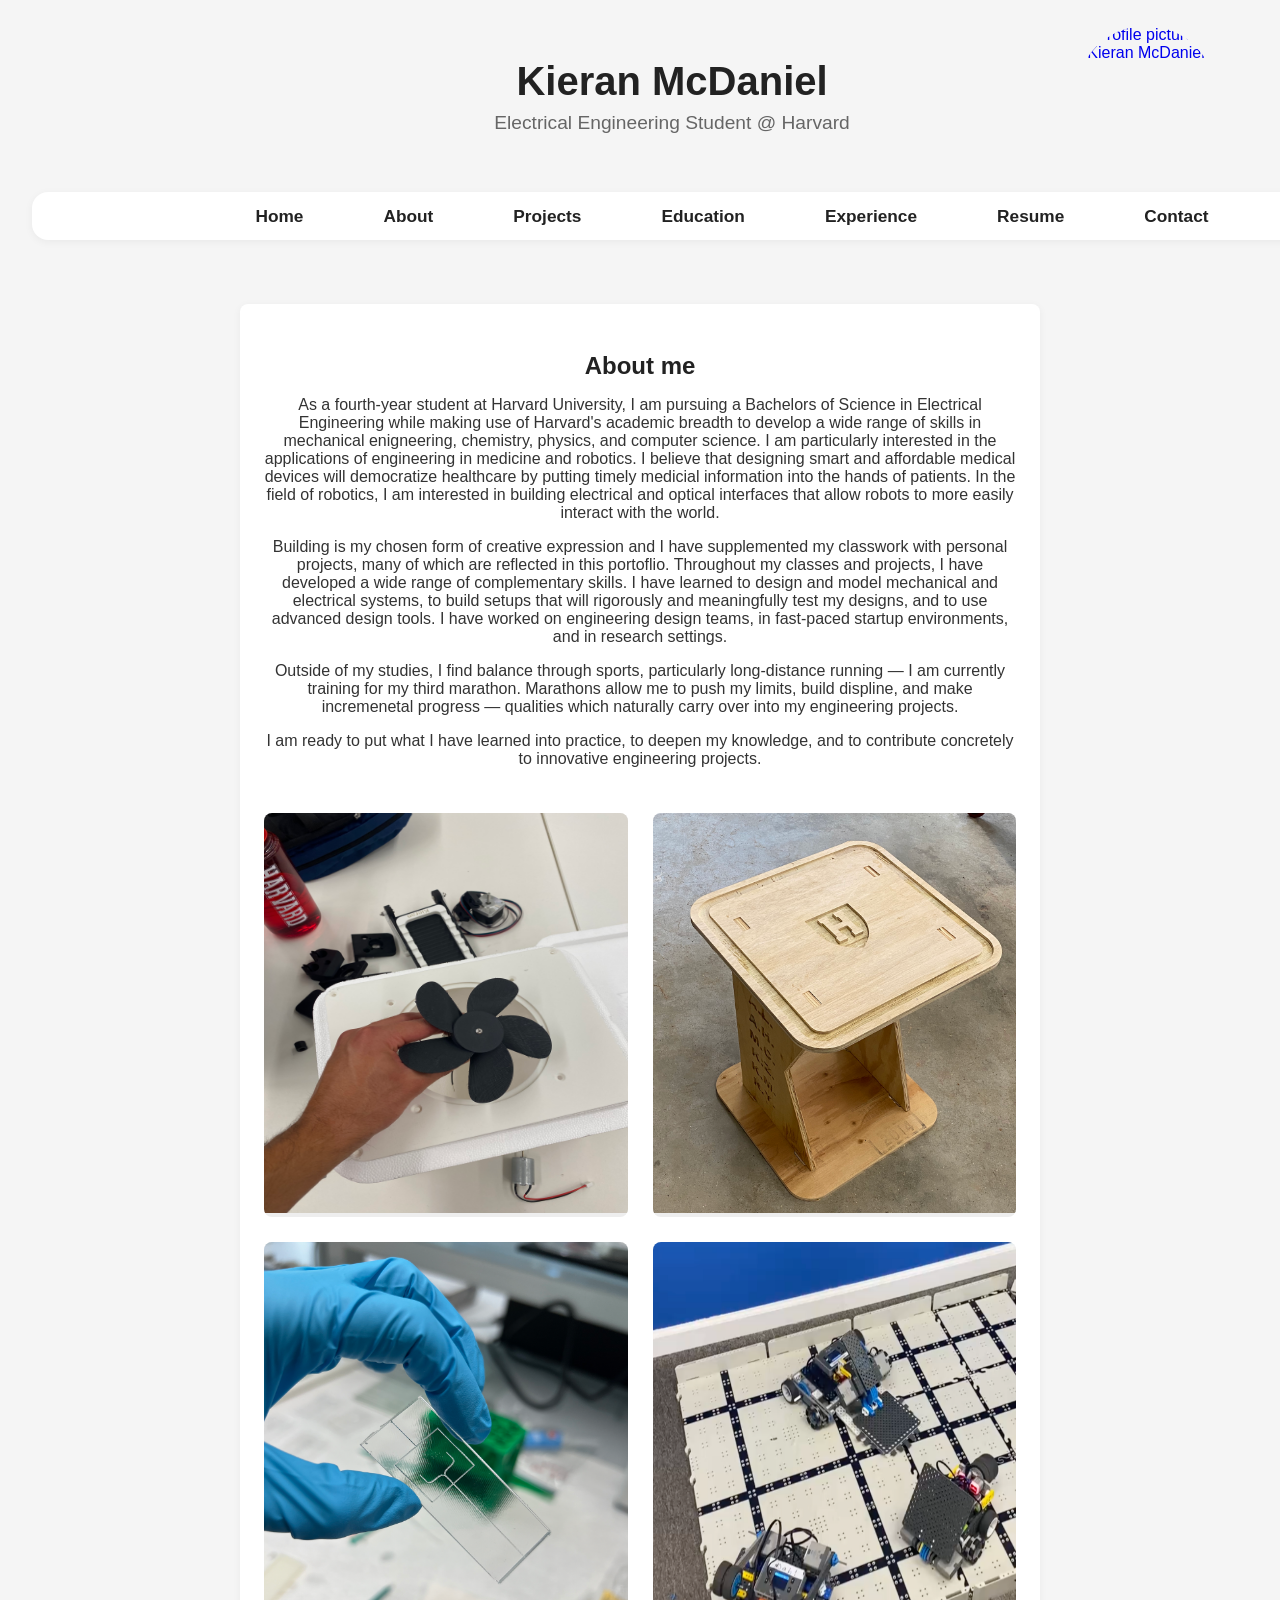
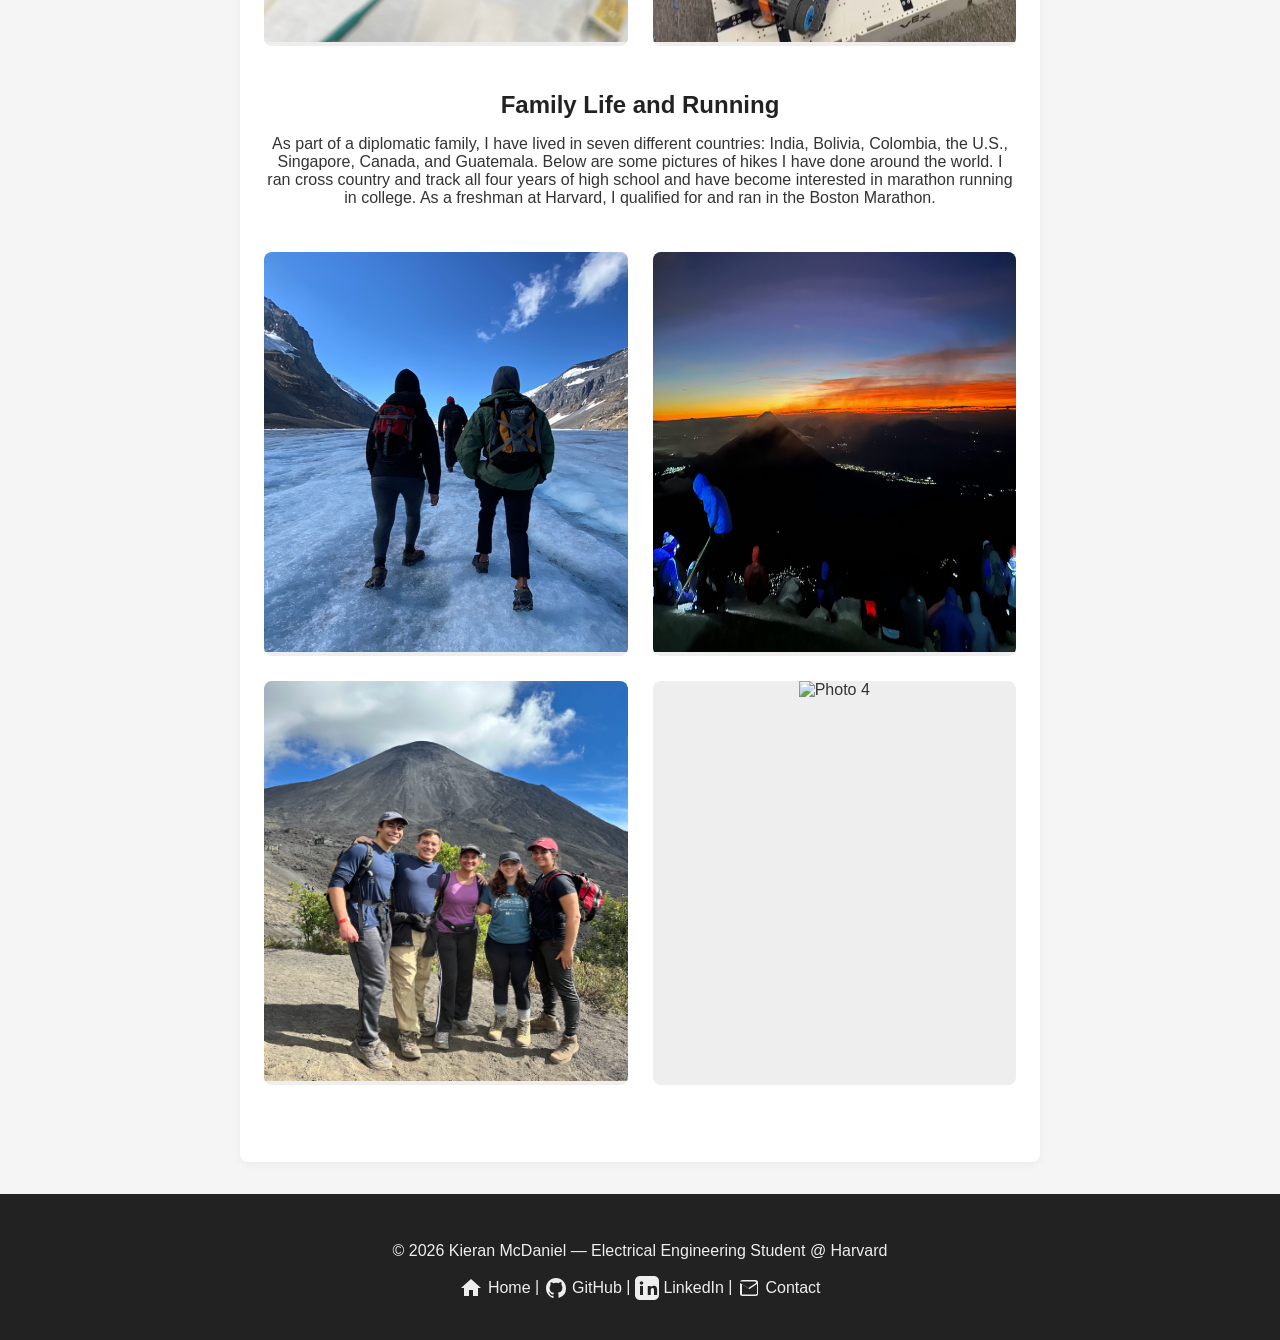
==== about.html @ 70fe1cb1 "Add files via upload" ====
<!DOCTYPE html>
<html lang="en">
<head>
  <meta charset="UTF-8">
  <meta name="viewport" content="width=device-width, initial-scale=1.0">
  <title>About</title>
  <link rel="stylesheet" href="style.css">
</head>
<body>
  <div class="site-header">
    <div class="site-header-text">
      <p class="site-header-title">Kieran McDaniel</p>
      <span class="site-header-subtitle">Electrical Engineering Student @ Harvard</span>
    </div>
    <a href="index.html">
      <img class="site-header-profile-picture" src="assets/pictures/pp1.png" alt="Profile picture of Kieran McDaniel">
    </a>
  </div>
  <nav class="nav-bar">
    <div class="nav-toggle" id="navToggle" aria-label="Open navigation" tabindex="0">
      <span></span>
      <span></span>
      <span></span>
    </div>
    <ul class="nav-tabs" id="navTabs">
      <li><a href="index.html">Home</a></li>
      <li><a href="about.html">About</a></li>
      <li><a href="projects.html">Projects</a></li>
      <li><a href="experience.html">Education</a></li>
      <li><a href="circuits.html">Experience</a></li>
      <li><a href="resume.html">Resume</a></li>
      <li><a href="contact.html">Contact</a></li>
    </ul>
  </nav>
  <script>
    const navToggle = document.getElementById('navToggle');
    const navTabs = document.getElementById('navTabs');
    navToggle.addEventListener('click', () => {
      navTabs.classList.toggle('open');
      if (window.innerWidth <= 700) {
        document.body.classList.toggle('menu-open', navTabs.classList.contains('open'));
      }
    });
    navToggle.addEventListener('keypress', (e) => {
      if (e.key === 'Enter' || e.key === ' ') {
        navTabs.classList.toggle('open');
      }
    });
    navTabs.querySelectorAll('a').forEach(link => {
      link.addEventListener('click', () => {
        if (window.innerWidth <= 700) navTabs.classList.remove('open');
      });
    });
  </script>
  <div class="about-section">
    <h1 class="about-title">About me</h1>
    <p class="about-text">
      As a fourth-year student at Harvard University, I am pursuing a Bachelors of Science in Electrical Engineering while making use of Harvard's academic breadth to develop a wide range of skills in mechanical enigneering, chemistry, physics, and computer science. I am particularly interested in the applications of engineering in medicine and robotics. I believe that designing smart and affordable medical devices will democratize healthcare by putting timely medicial information into the hands of patients. In the field of robotics, I am interested in building electrical and optical interfaces that allow robots to more easily interact with the world. 
    </p>
    <p>
      Building is my chosen form of creative expression and I have supplemented my classwork with personal projects, many of which are reflected in this portoflio. Throughout my classes and projects, I have developed a wide range of complementary skills. I have learned to design and model mechanical and electrical systems, to build setups that will rigorously and meaningfully test my designs, and to use advanced design tools. I have worked on engineering design teams, in fast-paced startup environments, and in research settings. 
    </p>
    
    <p>
      Outside of my studies, I find balance through sports, particularly long-distance running — I am currently training for my third marathon. Marathons allow me to push my limits, build displine, and make incremenetal progress — qualities which naturally carry over into my engineering projects.
      </p> 
    <p>
      I am ready to put what I have learned into practice, to deepen my knowledge, and to contribute concretely to innovative engineering projects. 
    </p>

    <div class="photo-grid"> 
      <div class="photo-card"> 
        <img src="AC.png" alt="Description of photo 2"> 
        <div class="photo-caption"> 
          <h3>DIY Air Conditioning</h3> 
          <p>Building a small air conditioning unit for my dorm room using 3D printed components and copper tubing.</p> 
        </div> 
      </div> 
      <div class="photo-card"> 
        <img src="table1.png" alt="Description of photo 3"> 
        <div class="photo-caption"> 
          <h3>CNC Plywood Table</h3> 
          <p>A table I designed in Fusion 360 and built using a CNC router, with the initials of my roomates engraved.</p> 
        </div> 
      </div> 
      <div class="photo-card"> 
        <img src="microfluidic.png" alt="Description of photo 3"> 
        <div class="photo-caption"> 
          <h3>Microfluidic Device</h3> 
          <p>A microfluidic device I designed in Fusion 360 to encapsulate single cells in oil bubbles.</p> 
        </div> 
      </div> 
      <div class="photo-card"> 
        <img src="robots.png" alt="Robots"> 

        <div class="photo-caption"> <h3>BattleBots Camp</h3> <p>A robot battle from a summer camp I taught at teaching middle and high schoolers the principles of robotics.</p> 
        </div> 
      </div> 
    </div>

    <h1 class="about-title">Family Life and Running</h1>
    <p class="about-text">
      As part of a diplomatic family, I have lived in seven different countries: India, Bolivia, Colombia, the U.S., Singapore, Canada, and Guatemala. Below are some pictures of hikes I have done around the world. I ran cross country and track all four years of high school and have become interested in marathon running in college. As a freshman at Harvard, I qualified for and ran in the Boston Marathon. 
    </p>

    <div class="photo-grid"> <div class="photo-card"> <img src="glacier.png" alt="Photo 1"> <div class="photo-caption"> <h3>Athabasca Glacier</h3> <p>Hiking the Athabasca Glacier in Banff National Park with my family.</p> </div> </div> <div class="photo-card"> <img src="summit.png" alt="Photo 2"> <div class="photo-caption"> <h3>Volcano Summit</h3> <p>Sunrise on top of the Acatenango volcano in Guatemala.</p> </div> </div> <div class="photo-card"> <img src="hike.png" alt="Photo 3"> <div class="photo-caption"> <h3>Pacaya Volcano</h3> <p>Me and my family at the Pacaya volcano in Guatemala.</p> </div> </div> <div class="photo-card"> <img src="assets/pictures/boston3.png" alt="Photo 4"> <div class="photo-caption"> <h3>Boston Marathon</h3> <p>Running the Boston Marathon as a freshman at Harvard.</p> </div> </div> </div>

  </div>
 <footer class="site-footer">
  <p>© 2026 Kieran McDaniel &mdash; Electrical Engineering Student @ Harvard</p>
  <p>
    <a href="index.html" class="footer-link">
      <svg width="24" height="24" fill="currentColor" viewBox="0 0 24 24" style="vertical-align:middle;"><path d="M10 20v-6h4v6h5v-8h3L12 3 2 12h3v8z"/></svg>
      <span class="footer-link-text">Home</span>
    </a> |
    <a href="https://github.com/ksmcdaniel" target="_blank" class="footer-link">
      <svg width="24" height="24" fill="currentColor" viewBox="0 0 24 24" style="vertical-align:middle;"><path d="M12 2C6.48 2 2 6.58 2 12.26c0 4.5 2.87 8.32 6.84 9.67.5.09.68-.22.68-.48 0-.24-.01-.87-.01-1.7-2.78.62-3.37-1.36-3.37-1.36-.45-1.18-1.1-1.5-1.1-1.5-.9-.63.07-.62.07-.62 1 .07 1.53 1.05 1.53 1.05.89 1.56 2.34 1.11 2.91.85.09-.66.35-1.11.63-1.37-2.22-.26-4.56-1.14-4.56-5.07 0-1.12.39-2.03 1.03-2.75-.1-.26-.45-1.3.1-2.7 0 0 .84-.28 2.75 1.05A9.38 9.38 0 0 1 12 6.84c.85.004 1.71.12 2.51.35 1.91-1.33 2.75-1.05 2.75-1.05.55 1.4.2 2.44.1 2.7.64.72 1.03 1.63 1.03 2.75 0 3.94-2.34 4.81-4.57 5.07.36.32.68.94.68 1.9 0 1.37-.01 2.47-.01 2.81 0 .27.18.58.69.48A10.01 10.01 0 0 0 22 12.26C22 6.58 17.52 2 12 2z"/></svg>
      <span class="footer-link-text">GitHub</span>
    </a> |
    <a href="https://www.linkedin.com/in/kieran-mcdaniel-357561210/" target="_blank" class="footer-link">
      <svg width="24" height="24" fill="currentColor" viewBox="0 0 24 24" style="vertical-align:middle;"><path d="M19 0h-14c-2.76 0-5 2.24-5 5v14c0 2.76 2.24 5 5 5h14c2.76 0 5-2.24 5-5v-14c0-2.76-2.24-5-5-5zm-11 19h-3v-9h3v9zm-1.5-10.28c-.97 0-1.75-.79-1.75-1.75s.78-1.75 1.75-1.75 1.75.79 1.75 1.75-.78 1.75-1.75 1.75zm15.5 10.28h-3v-4.5c0-1.08-.02-2.47-1.5-2.47-1.5 0-1.73 1.17-1.73 2.39v4.58h-3v-9h2.89v1.23h.04c.4-.75 1.38-1.54 2.84-1.54 3.04 0 3.6 2 3.6 4.59v4.72z"/></svg>
      <span class="footer-link-text">LinkedIn</span>
    </a> |
    <a href="contact.html" class="footer-link">
      <svg width="24" height="24" fill="currentColor" viewBox="0 0 24 24" style="vertical-align:middle;"><path d="M21 6.5a2.5 2.5 0 0 0-2.5-2.5h-13A2.5 2.5 0 0 0 3 6.5v11A2.5 2.5 0 0 0 5.5 20h13a2.5 2.5 0 0 0 2.5-2.5v-11zm-2.5-.5a.5.5 0 0 1 .5.5v.379l-8 5.333-8-5.333V6a.5.5 0 0 1 .5-.5h15zm.5 12a.5.5 0 0 1-.5.5h-13a.5.5 0 0 1-.5-.5V8.121l7.5 5 7.5-5V18z"/></svg>
      <span class="footer-link-text">Contact</span>
    </a>
  </p>
</footer>
</body>
</html>
---- style.css ----
/* Global box-sizing reset */
html {
  box-sizing: border-box;
}
*, *:before, *:after {
  box-sizing: inherit;
}

@media (max-width: 600px) {
  html, body {
    overflow-x: hidden;
  }
  /* ensure contact sections never exceed viewport width */
  .contact-page .contact-sections,
  .contact-page .contact-sections * {
    max-width: 100%;
    box-sizing: border-box;
  }
}
/* Individual project card */
.project {
    display: flex;
    flex-direction: column;
}

.project-specs {
    display: grid;
    grid-template-columns: repeat(3, 1fr);
    gap: 12px;
    margin: 25px 0;
}

.spec-item {
    padding: 16px;
    border: 1px solid currentColor;
    border-radius: 8px;
}

.spec-item strong {
    display: block;
    font-size: 1.4rem;
    margin-bottom: 5px;
}

.spec-item span {
    font-size: 0.85rem;
    opacity: 0.75;
}

.project-details > div {
    margin-top: 0;
    margin-bottom: 20px;
    max-width: 1400px;
    margin: 0 auto;
    padding: 0 50px;
    box-sizing: border-box;
}

.project-details h4 {
    margin-top: 0;
    margin-bottom: 8px;
}

.project-overview + .project-overview {
    margin-top: 15px;
    margin-bottom: 15px;
}

.project-details p {
    margin-top: 0;
    margin-bottom: 12px;
}

@media (max-width: 768px) {
    .project-specs {
        grid-template-columns: repeat(2, 1fr);
    }
}

/* =========================
   HERO SECTION
========================= */

.presentation {
    position: relative;
    display: flex;
    align-items: center;
    justify-content: space-between;

    min-height: 75vh;

    padding: 80px 10%;
    overflow: hidden;

    gap: 80px;
}


/* =========================
   ENGINEERING GRID
========================= */

.hero-grid {
    position: absolute;
    inset: 0;

    background-image:
        linear-gradient(
            rgba(0, 0, 0, 0.06) 1px,
            transparent 1px
        ),
        linear-gradient(
            90deg,
            rgba(0, 0, 0, 0.06) 1px,
            transparent 1px
        );

    background-size: 40px 40px;

    mask-image: linear-gradient(
        to right,
        black 0%,
        transparent 75%
    );

    pointer-events: none;
}


/* =========================
   INTRO TEXT
========================= */

.intro-text {
    position: relative;
    z-index: 2;

    max-width: 720px;
}


.engineering-label {
    display: flex;
    align-items: center;
    gap: 10px;

    font-size: 0.72rem;
    font-weight: 600;
    letter-spacing: 0.14em;

    margin-bottom: 28px;

    color: #555;
}


.status-dot {
    width: 8px;
    height: 8px;

    background: #1e7f43;
    border-radius: 50%;

    box-shadow: 0 0 0 4px rgba(30, 127, 67, 0.12);
}


.hero-intro {
    font-size: 1.1rem;
    margin-bottom: 5px;

    color: #666;
}


.intro-text h1 {
    font-size: clamp(4rem, 7vw, 7rem);
    line-height: 0.9;

    margin: 0;

    font-weight: 700;
    letter-spacing: -0.05em;
}


.intro-text h1 span {
    color: #555;
}


.hero-headline {
    max-width: 650px;

    font-size: clamp(1.4rem, 2vw, 2rem);
    line-height: 1.35;

    margin-top: 35px;
    margin-bottom: 20px;

    font-weight: 500;
}


.hero-headline span {
    font-weight: 650;
}


.hero-description {
    max-width: 620px;

    font-size: 1.05rem;
    line-height: 1.7;

    color: #555;

    margin-bottom: 30px;
}


/* =========================
   BUTTONS
========================= */

.intro-buttons {
    display: flex;
    flex-wrap: wrap;

    gap: 12px;

    margin-bottom: 55px;
}


.intro-btn {
    display: inline-flex;
    align-items: center;
    gap: 10px;

    padding: 12px 20px;

    border: 1px solid #bbb;

    text-decoration: none;
    color: #222;

    font-size: 0.9rem;
    font-weight: 500;

    transition:
        background 0.2s ease,
        color 0.2s ease,
        transform 0.2s ease;
}


.intro-btn:hover {
    transform: translateY(-2px);

    background: #eee;
}


.primary-btn {
    background: #111;
    color: white;

    border-color: #111;
}


.primary-btn:hover {
    background: #333;
}


.arrow {
    font-size: 1.2rem;

    transition: transform 0.2s ease;
}


.primary-btn:hover .arrow {
    transform: translateX(4px);
}


/* =========================
   TECHNICAL FOCUS
========================= */

.technical-focus {
    display: flex;

    border-top: 1px solid #ccc;

    padding-top: 25px;

    gap: 45px;
}


.focus-item {
    display: flex;
    align-items: flex-start;

    gap: 12px;
}


.focus-number {
    font-size: 0.7rem;

    color: #888;

    font-family: monospace;

    margin-top: 3px;
}


.focus-text {
    font-size: 0.85rem;

    line-height: 1.35;

    font-weight: 600;
}


/* =========================
   PROFILE IMAGE
========================= */

.profile-pic {
    width: min(700px, 36vw); /* slightly smaller */
    height: 600px;

    object-fit: cover;

    border-radius: 12px; /* rounds all four corners */
    display: block;
}


/* Offset technical frame */



/* =========================
   IMAGE TAGS
========================= */


/* =========================
   SUBTLE ANIMATIONS
========================= */

.intro-text {
    animation: fadeUp 0.8s ease forwards;
}


.hero-image-container {
    animation: fadeUp 0.8s ease 0.15s forwards;

    opacity: 0;
}


@keyframes fadeUp {

    from {
        opacity: 0;
        transform: translateY(20px);
    }

    to {
        opacity: 1;
        transform: translateY(0);
    }

}


/* =========================
   MOBILE
========================= */

@media (max-width: 900px) {

    .presentation {
        flex-direction: column;

        align-items: flex-start;

        padding: 60px 8%;

        gap: 60px;
    }


    .image-frame {
        width: min(450px, 80vw);
    }


    .technical-focus {
        gap: 25px;
    }

}


@media (max-width: 600px) {

    .intro-text h1 {
        font-size: 4rem;
    }


    .technical-focus {
        flex-direction: column;

        gap: 20px;
    }


    .hero-headline {
        font-size: 1.35rem;
    }

}

html, body {
  height: 100%;
}
body {
  display: flex;
  flex-direction: column;
  min-height: 100vh;
  margin: 0;
}

/* main content grows to push footer down */
.site-main,
.presentation,
.page-content {
  flex: 1 0 auto;
}
/* 2 x 2 Photo Grid */ .photo-grid { display: grid; grid-template-columns: repeat(2, 1fr); gap: 25px; margin: 45px 0; } /* Individual photo */ .photo-card { position: relative; overflow: hidden; border-radius: 8px; cursor: pointer; background: #eee; } /* Image */ .photo-card img { width: 100%; height: 400px; display: cover; transition: transform 0.4s ease; } /* Caption overlay */ .photo-caption { position: absolute; bottom: 0; left: 0; right: 0; padding: 45px 25px 22px; color: white; background: linear-gradient( transparent, rgba(0, 0, 0, 0.85) ); opacity: 0; transform: translateY(15px); transition: opacity 0.3s ease, transform 0.3s ease; } /* Caption title */ .photo-caption h3 { margin: 0 0 6px; font-size: 1.2rem; } /* Caption text */ .photo-caption p { margin: 0; font-size: 0.95rem; line-height: 1.5; } /* Hover effects */ .photo-card:hover img { transform: scale(1.03); } .photo-card:hover .photo-caption { opacity: 1; transform: translateY(0); } /* Mobile */ @media (max-width: 650px) { .photo-grid { grid-template-columns: 1fr; gap: 20px; } }


@media (max-width: 700px) {
  .footer-link-text {
    display: none;
  }
}

body {
  font-family: Arial, sans-serif;
  text-align: center;
  padding: 0 2rem 0;
  background-color: #f5f5f5;
  color: #333;
}

.nav-bar {
  margin: 0 2rem 2rem;
  max-width: 1400px;
  min-width: 1400px;
  margin-left: auto;
  margin-right: auto;
}

.nav-tabs {
  display: flex;
  justify-content: center;
  list-style: none;
  padding: 0;
  margin: 0 0 0 0;
  background: #fff;
  box-shadow: 0 2px 8px rgba(0,0,0,0.05);
  transition: max-height 0.3s ease;
  border-radius: 1rem;
}

/* Hamburger styles */
.nav-toggle {
  display: none;
  position: absolute;
  top: 1.5rem;
  left: 1.5rem;
  width: 2.5rem;
  height: 2.5rem;
  flex-direction: column;
  justify-content: center;
  align-items: center;
  cursor: pointer;
  z-index: 1001;
}
.nav-toggle span {
  display: block;
  width: 2rem;
  height: 0.3rem;
  margin: 0.3rem 0;
  background: #333;
  border-radius: 2px;
  transition: 0.3s;
}

@media (max-width: 700px) {
  /* remove body horizontal padding so centering uses full viewport */
  body {
    padding-left: 0;
    padding-right: 0;
  background: transparent;
  color: #222;
  border-radius: 8px;
  font-weight: 700;
  font-size: 1.08rem;
  transition: background 0.2s, color 0.2s, transform 0.08s;
  text-decoration: none;
  box-shadow: none;
  }

  /* keep the hamburger fixed so it doesn't occupy layout width */
  .nav-toggle {
    position: fixed;
  transform: translateY(-2px);
    top: 1rem;
    left: 1rem;
/* Contact button styled like header nav button */
.contact-btn {
  display: inline-block;
  padding: 1rem 2rem;
  background: transparent;
  color: #222;
  border-radius: 8px;
  font-weight: 700;
  font-size: 1.08rem;
  transition: background 0.2s, color 0.2s, transform 0.08s;
  text-decoration: none;
  box-shadow: none;
  border: none;
  cursor: pointer;
}
.contact-btn:hover {
  background: #007bff;
  color: #fff;
  transform: translateY(-2px);
}
  }

  /* ensure contact sections span full width then use internal padding for gutters */
  .contact-sections {
    width: 100%;
    max-width: 400px;
    padding: 0 1rem;
    box-sizing: border-box;
    margin: 2rem auto;
  }

  /* Force center visually by using calc and transform so it ignores the fixed nav-toggle */
  .contact-sections {
    left: 50%;
    transform: translateX(-50%);
    position: relative; /* allow left/transform without taking it out of flow */
    max-width: 400px;
    width: calc(100% - 2rem);
  }
}

.nav-tabs {
  flex-direction: row;
  align-items: center;
  max-height: none;
  overflow: visible;
  width: auto;
}
.nav-tabs.open {
  max-height: none;
}
.nav-tabs li {
  margin: 0 1.5rem;
  width: auto;
}
.nav-tabs a {
  padding: 1rem 2rem;
  width: auto;
  text-align: center;
}
.nav-toggle {
  display: none;
}
body.menu-open {
  overflow-x: hidden;
}

/* Mobile nav: show burger, collapse menu */
@media (max-width: 700px) {
  .nav-tabs {
    flex-direction: column;
    align-items: flex-start;
    max-height: 0;
    overflow: hidden;
    margin: 0 0 2rem 0;
    width: 100%;
    box-shadow: none;
    border-radius: 0;
    background: #fff;
    position: absolute;
    top: 4.5rem;
    left: 0;
    right: 0;
    z-index: 1000;
  }
  .nav-tabs.open {
    max-height: 500px;
    box-shadow: 0 2px 8px rgba(0,0,0,0.05);
  }
  .nav-tabs li {
    margin: 0.5rem 1rem;
    width: 100%;
  }
  .nav-tabs a {
    padding: 1rem 1.5rem;
    width: 100%;
    text-align: left;
  }
  .nav-toggle {
    display: flex;
  }
}

h1 {
  color: green;
}

/* Contact page sections layout */
.contact-sections {
  display: flex;
  gap: 2rem;
  justify-content: center;
  align-items: flex-start;
  margin: 2rem auto;
  max-width: 900px;
  width: 100%;
  box-sizing: border-box;
}
.contact-form-section {
  background: #fff;
  padding: 2rem 1.5rem;
  border-radius: 8px;
  box-shadow: 0 2px 8px rgba(0,0,0,0.05);
  /* allow the form column to grow and take remaining space */
  flex: 1 1 350px;
  min-width: 250px;
}
.contact-info-section {
  background: #fff;
  padding: 2rem 1.5rem;
  border-radius: 8px;
  box-shadow: 0 2px 8px rgba(0,0,0,0.05);
  /* don't grow to match the form height; size to content */
  flex: 0 1 320px;
  min-width: 250px;
  align-self: flex-start; /* keep it top-aligned */
}
.contact-form label {
  display: block;
  margin: 1rem 0 0.3rem 0;
  font-weight: bold;
}
.contact-form input,
.contact-form textarea {
  width: 100%;
  padding: 0.7rem;
  margin-bottom: 1rem;
  border: 1px solid #ccc;
  border-radius: 4px;
  font-size: 1rem;
  box-sizing: border-box;
}
.contact-form button {
  background: #222;
  color: #fff;
  border: none;
  padding: 0.8rem 2rem;
  border-radius: 4px;
  font-size: 1rem;
  cursor: pointer;
  transition: background 0.2s;
}
.contact-form button:hover {
  background: #444;
}
.contact-info-list {
  list-style: none;
  padding: 0;
  margin: 1rem 0 0 0;
  font-size: 1.1rem;
}
.contact-info-list li {
  margin-bottom: 1rem;
}

/* Social link styles used in contact page */
.contact-info-list .social-link {
  display: inline-flex;
  align-items: center;
  gap: 0.4rem;
  color: #222;
  text-decoration: none;
  font-weight: 600;
}
.contact-info-list .social-link svg {
  color: #111;
}
.contact-info-list .social-link:hover {
  text-decoration: underline;
}

@media (max-width: 800px) {
  .contact-sections {
    flex-direction: column;
    gap: 1.5rem;
    max-width: 400px;
    width: 100%;
    align-items: center;
    margin: 0 auto;
  }
  .contact-form-section, .contact-info-section {
    width: 100%;
    max-width: 400px;
    margin: 0 auto;
  }
  .contact-form {
    display: flex;
    flex-direction: column;
    align-items: center;
    width: 100%;
  }
  .contact-form label,
  .contact-form input,
  .contact-form textarea,
  .contact-form button {
    width: 100%;
    max-width: 350px;
    margin: 0 auto;
  }
}

/* define UI vars */
:root {
  --burger-w: 2.5rem;
  --center-adjust: 0px; /* tweak this if center needs nudging */
}

@media (max-width: 700px) {
  .nav-toggle {
    width: var(--burger-w);
    height: calc(var(--burger-w) * 1);
  }

  /* Force center visually by compensating for half the burger width */
  .contact-sections {
    position: relative;
    left: 50%;
    transform: translateX(calc(-50% - (var(--burger-w) / 2) + var(--center-adjust)));
    max-width: 400px;
    width: calc(100% - 2rem);
  }
}

/* Scoped contact-page fixes */
.contact-page .page-content {
  max-width: 900px;
  margin: 0 auto;
  padding: 0 1rem;
  box-sizing: border-box;
}
.contact-page .contact-sections {
  position: static;
  left: auto;
  transform: none;
  width: 100%;
  max-width: 900px;
  margin: 2rem auto;
  padding: 0;
  box-sizing: border-box;
}

/* Prevent horizontal overflow on contact page (do not include footer) */
.contact-page .page-content,
.contact-page .contact-sections {
  max-width: 100%;
  overflow-x: hidden;
}

/* Desktop nav link styles */
@media (min-width: 701px) {
  .nav-tabs a {
    background: transparent;
    color: #222;
    padding: 0.6rem 1rem;
    border-radius: 6px;
    transition: background 0.2s, color 0.2s, transform 0.08s;
    text-decoration: none;
    box-shadow: none;
    font-weight: 700;
  }
  .nav-tabs a:hover {
    background: #007bff;
    color: #fff;
    transform: translateY(-2px);
  }
  .nav-tabs a:focus {
    outline: 2px solid #0056b3;
    outline-offset: 2px;
  }
  .nav-tabs li + li {
    margin-left: 1rem;
  }
}

/* Mobile nav link styles (improve appearance inside the hamburger menu) */
@media (max-width: 700px) {
  .nav-tabs a {
    display: block; /* ensure full clickable row */
    color: #222;
    font-size: 1.05rem;
    font-weight: 600;
    padding: 1rem 1.5rem;
    text-decoration: none;
    border-radius: 8px;
    transition: background 0.15s ease, color 0.15s ease, transform 0.08s ease;
  }
  .nav-tabs a:hover {
    background: rgba(0,0,0,0.04);
    color: #111;
  }
  .nav-tabs a:focus {
    outline: 3px solid rgba(0,123,255,0.25);
    outline-offset: 2px;
  }
  /* mark current/active link if present on mobile */
  .nav-tabs li.active a,
  .nav-tabs a.active,
  .nav-tabs a[aria-current="page"] {
    background: #007bff;
    color: #fff;
  }
}

/* Desktop improvements: larger tabs and full-fitting active background */
@media (min-width: 701px) {
  .nav-tabs a {
    font-size: 1.08rem; /* slightly larger for desktop */
    padding: 0.85rem 1.25rem; /* increase padding so background fully covers the tab */
    display: inline-block; /* allow background to hug the text */
  }
  /* Active / current page states */
  .nav-tabs li.active a,
  .nav-tabs a.active,
  .nav-tabs a[aria-current="page"] {
    background: #007bff;
    color: #fff;
    box-shadow: 0 6px 18px rgba(0,123,255,0.12);
    transform: none;
  }
}

/* Resume viewer styles */
.resume-viewer p {
  color: #444;
  margin-bottom: 0.5rem;
}

.viewer-controls .button {
  display: inline-block;
  background: #222;
  color: #fff;
  padding: 0.5rem 0.9rem;
  border-radius: 6px;
  text-decoration: none;
  font-weight: 600;
}

.viewer-controls .button:hover { background: #444; }

@media (max-width: 700px) {
  .pdf-embed iframe { height: 60vh; }
}

/* Experiences Article styles */

.experience-list {
  max-width: 1000px;
  margin: 2rem auto;
  padding: 0 1rem;
  display: flex;
  flex-direction: column;
  gap: 1.5rem;
}
.experience-item {
  display: flex;
  flex-direction: column;
  text-align: center;
  align-items: center;
  gap: 1rem;
  background: #fff;
  padding: 1rem;
  border-radius: 8px;
  box-shadow: 0 2px 10px rgba(0,0,0,0.03);
}

.company-logo {
  width: 84px;
  height: 84px;
  object-fit: contain;
  border-radius: 8px;
  background: #fafafa;
  padding: 8px;
  flex: 0 0 84px;
}
.experience-content {
    width: 90%;
    display: flex;
    flex-direction: column;
    align-items: center;
    text-align: center;

    box-sizing: border-box;
}

.experience-content .role {
  margin:  0 0 0.25rem 0;
}

.experience-content p {
  text-align: left;
}

.experience-content .meta {
  color: #666;
  font-size: 0.95rem;
  margin-bottom: 0.1rem;
  margin-top: 0;
}
.experience-content ul {
  margin: 0.5rem 0 0 1rem;
  text-align: left;
}

@media (max-width: 700px) {
  .experience-item {
    flex-direction: row;
    gap: 0.75rem;
  }
  .company-logo {
    width: 64px;
    height: 64px;
    flex: 0 0 64px;
  }
}

/* Education Article styles */

.education-list {
  max-width: 1000px;
  margin: 2rem auto;
  padding: 0 1rem;
  display: flex;
  flex-direction: column;
  gap: 1.5rem;
}

.education-item {
  display: flex;
  gap: 1rem;
  align-items: flex-start;
  background: #fff;
  padding: 1rem;
  border-radius: 8px;
  box-shadow: 0 2px 10px rgba(0,0,0,0.03);
}

.edu-logo {
  width: 84px;
  height: 84px;
  object-fit: contain;
  border-radius: 8px;
  background: #fafafa;
  padding: 8px;
  flex: 0 0 84px;
}

.education-content {
  flex: 1 1 auto;
}

.education-content p {
  text-align: left;
}

.education-content .role,
.education-content h3 {
  margin: 0 0 0.25rem 0;
}

.education-content .meta {
  color: #666;
  font-size: 0.95rem;
  margin-bottom: 0.1rem;
  margin-top: 0;
}

.education-content ul {
  margin: 0.5rem 0 0 1rem;
    text-align: left;
}

@media (max-width: 700px) {
  /* When stacked on small screens, keep education items top-aligned for readability */
  .education-item {
    flex-direction: row;
    gap: 0.75rem;
  }
  .edu-logo {
    width: 64px;
    height: 64px;
    flex: 0 0 64px;
  }
}

.single-photo img {
  width: 100%;
  height: auto;
  display: block;
  border-radius: 8px;
  margin: 0;
  padding: 0;
}

.single-photo-caption {
  text-align: center;
  margin: 50 !important;
  padding: 10 !important;
  margin-bottom: 50px
}

.research-experience-item {
    max-height: 800px;
    overflow-y: auto;
    overflow-x: hidden;
}

.three-photo-row { display: grid; grid-template-columns: repeat(3, 1fr); gap: 20px; width: 100%; margin: 20px 0; } .three-photo { position: relative; height: 280px; overflow: hidden; border-radius: 8px; cursor: pointer; background: #eee; } .three-photo img { width: 100%; height: 100%; object-fit: cover; display: block; transition: transform 0.4s ease; } /* Caption overlay */ .three-photo-caption { position: absolute; bottom: 0; left: 0; right: 0; padding: 50px 20px 20px; color: white; background: linear-gradient( transparent, rgba(0, 0, 0, 0.85) ); opacity: 0; transform: translateY(15px); transition: opacity 0.3s ease, transform 0.3s ease; } .three-photo-caption h3 { margin: 0 0 6px; font-size: 1.2rem; } .three-photo-caption p { margin: 0; font-size: 0.9rem; line-height: 1.5; } /* Hover effect */ .three-photo:hover img { transform: scale(1.05); } .three-photo:hover .three-photo-caption { opacity: 1; transform: translateY(0); } /* Mobile */ @media (max-width: 700px) { .three-photo-row { grid-template-columns: 1fr; } .three-photo { height: 300px; } }
/* =========================================
   PROJECTS PAGE
   ========================================= */

.projects-section {
  max-width: 1100px;
  margin: 0 auto;
  padding: 70px 30px;
}

.projects-title {
  font-size: 3rem;
  margin-bottom: 20px;
}

.projects-intro {
  max-width: 750px;
  font-size: 1.15rem;
  line-height: 1.7;
  margin-bottom: 70px;
}


/* =========================================
   GENERAL PROJECT STYLES
   ========================================= */

.project-label {
  font-size: 0.75rem;
  letter-spacing: 2px;
  font-weight: 700;
  opacity: 0.65;
  margin-bottom: 10px;
}

.project-role {
  font-weight: bold;
  font-size: 1rem;
  opacity: 1;
  margin-top: -10px;
  margin-bottom: 25px;
}

.project-description {
  font-size: 1.1rem;
  line-height: 1.7;
}


/* =========================================
   FEATURED PROJECT
   ========================================= */

.featured-project {
  margin-bottom: 100px;
}

.featured-project h2 {
  font-size: 2.4rem;
  margin: 0 0 10px;
}

.featured-project-image {
  width: 100%;
  margin: 35px 0;
  border-radius: 8px;
  overflow: hidden;
}

.featured-project-image img {
  width: 100%;
  display: block;
}

.project-text {
  max-width: 850px;
  line-height: 1.7;
  margin-bottom: 50px;
}

.project-text h3 {
  margin-top: 35px;
  font-size: 1.4rem;
}


/* =========================================
   PROJECT MEDIA
   ========================================= */

.project-media-grid {
  display: grid;
  grid-template-columns: repeat(2, 1fr);
  gap: 25px;
  margin-top: 20px;
  margin-bottom: 10px;
}

.project-media-grid img {
  width: 100%;
  display: block;
  border-radius: 8px;
}

.media-caption {
  font-size: 0.85rem;
  opacity: 0.65;
  margin-top: 8px;
}


/* =========================================
   LARGE PROJECT CARDS
   ========================================= */

.project-card-large {
  margin: 100px 0;
  padding-top: 70px;
  border-top: 1px solid rgba(0, 0, 0, 0.15);
}

.project-card-content {
  display: grid;
  grid-template-columns: 1fr 1fr;
  gap: 60px;
  align-items: center;
}

.project-card-content.reverse {
  grid-template-columns: 1fr 1fr;
}

.project-card-content h2 {
  font-size: 2rem;
  margin: 0 0 10px;
}

.project-card-content p {
  line-height: 1.7;
}

.project-image {
  overflow: hidden;
  border-radius: 8px;
}

.project-image img {
  width: 100%;
  display: block;
  transition: transform 0.4s ease;
}

.project-image:hover img {
  transform: scale(1.03);
}


/* =========================================
   SMALL PROJECTS
   ========================================= */

.selected-projects {
  margin-top: 120px;
  padding-top: 70px;
  border-top: 1px solid rgba(0, 0, 0, 0.15);
}

.selected-projects > h2 {
  font-size: 2rem;
}

.selected-projects > p {
  max-width: 700px;
  line-height: 1.7;
  margin-bottom: 40px;
}

.small-project-grid {
  display: grid;
  grid-template-columns: repeat(2, 1fr);
  gap: 25px;
}

.small-project {
  position: relative;
  overflow: hidden;
  border-radius: 8px;
  background: #eee;
}

.small-project img {
  width: 100%;
  display: block;
  transition: transform 0.4s ease;
}

.small-project:hover img {
  transform: scale(1.03);
}

.small-project-info {
  padding: 20px;
}

.small-project-info h3 {
  margin: 0 0 8px;
  font-size: 1.2rem;
}

.small-project-info p {
  margin: 0;
  line-height: 1.5;
  font-size: 0.9rem;
}


/* =========================================
   MOBILE
   ========================================= */

@media (max-width: 800px) {

  .projects-section {
    padding: 50px 20px;
  }

  .projects-title {
    font-size: 2.4rem;
  }

  .project-card-content,
  .project-card-content.reverse {
    grid-template-columns: 1fr;
    gap: 30px;
  }

  .project-media-grid {
    grid-template-columns: 1fr;
  }

  .small-project-grid {
    grid-template-columns: 1fr;
  }

}

@media (max-width: 550px) {

  .featured-project h2 {
    font-size: 2rem;
  }

  .project-card-content h2 {
    font-size: 1.7rem;
  }

  .projects-intro {
    font-size: 1rem;
  }

}

/* Contact grid/cards */
.contact-grid {
  display: grid;
  grid-template-columns: 1fr; /* force single column (stacked) on desktop) */
  gap: 1rem;
  max-width: 1000px;
  margin: 0 auto 1.5rem auto;
}
.contact-card {
  background: #fff;
  padding: 1rem;
  border-radius: 8px;
  box-shadow: 0 2px 8px rgba(0,0,0,0.04);
  text-align: center;
}
.contact-card .card-icon {
  margin-bottom: 0.6rem;
  color: #222;
}
.card-link {
  display: block;
  font-size: 1.05rem;
  font-weight: 700;
  color: #222;
  text-decoration: none;
  margin-bottom: 0.25rem;
}
.card-link:hover { text-decoration: underline; }
.card-label {
  font-size: 0.9rem;
  color: #666;
}

/* Resume toolbar removed; viewer controls are inline in the HTML */

/* Presentation (profile picture + text) */
.presentation {
  display: flex;
  align-items: left;
  gap: 1.25rem;
  /* allow presentation to span wide so image can use vw sizing */
  max-width: 1200px;
  margin: 1.5rem auto;
  padding: 1rem;
  box-sizing: border-box;
}
.presentation .profile-image {
  /* make image roughly half the viewport width but clamp it for very wide/narrow screens */
  width: clamp(220px, 48vw, 560px);
  height: clamp(220px, 48vw, 560px);
  flex: 0 0 auto; /* fixed visual size coming from width/height */
  border-radius: 12px; /* use rounded rectangle for large image; change to 50% for circle */
  object-fit: cover;
  background: #fafafa;
  padding: 4px;
}



.presentation .profile-text {
  flex: 1 1 0;
    text-align: left;
}

.presentation .intro-text {
  text-align: left !important;
}


/* Small screens: stack vertically and center */
@media (max-width: 700px) {
  .presentation {
    flex-direction: column;
    align-items: center;
    gap: 0.75rem;
    padding: 0.75rem;
  }
}

  /* Project Article style*/
:root{
  --bg: #ffffff;
  --card: #fbfcfe;
  --muted: #6b7280;
  --text: #0f1724;
  --accent: #0a66c2;
  --accent-600: #0956a8;
  --radius: 10px;
  --gap: 1rem;
  --elevation: 0 6px 18px rgba(12, 20, 30, 0.06);
}

/* Project article base */
article.project {
  background: linear-gradient(180deg, var(--card), var(--bg));
  border: 1px solid rgba(15,23,36,0.06);
  box-shadow: var(--elevation);
  border-radius: var(--radius);
  padding: 1.25rem;
  margin: 1.5rem auto;
  max-width: 1200px;
  width: 95%;
  color: var(--text);
  line-height: 1.45;
  overflow: visible;
  box-sizing: border-box;
}


.project-header {
  grid-column: 1 / -1;          /* span across both columns */
  display: flex;
  flex-direction: column;
  align-items: center;           /* center everything horizontally */
  justify-content: center;
  text-align: center;
  width: 100%;
  margin: 0 auto;
  padding: 0 1rem 1.25rem;
  margin-bottom: 1.25rem;
  border-bottom: 1px solid rgba(15, 23, 36, 0.15);
}

.project-header h2,
.project-header p {
  margin-left: auto;
  margin-right: auto;
}

.project-title {
  font-size: 1.35rem;
  margin: 0 0 0.35rem 0;
  font-weight: 600;
  text-align: center;
}

.project-meta {
  font-size: 0.9rem;
  color: var(--muted);
  margin: 0 0 0.75rem 0;
  text-align: center;
}

.project-summary {
  max-width: 850px;
  margin: 0 auto;
  text-align: center;
}


.project-columns {
    display: grid;
    grid-template-columns: 1.5fr 1fr;
    gap: 40px;
    align-items: start;

    /* Both columns scroll together */
    max-height: 700px;
    overflow-y: auto;
    overflow-x: hidden;
}

.project-column {
    display: flex;
    flex-direction: column;
    gap: 20px;
    min-width: 0;
}

.project-section {
    margin: 0;
    padding: 0;
}

.project-section h2 {
    margin: 0 0 10px 0;
}

.project-section p {
    margin: 0;
}

/* Media */
.project-media {
  margin: 0.75rem 0;
  border-radius: 8px;
  max-width: 100%;
  overflow: hidden;
  flex-shrink: 0;
}
.project-media img {
  display: block;
  width: 100%;
  height: auto;
  max-width: 100%;
  object-fit: cover;
  border-radius: 6px;
}
.project-media figcaption{
  font-size: 0.85rem;
  color: var(--muted);
  margin-top: 0.4rem;
}

/* Summary */
.project-summary{
  margin: 0.5rem 0 0.75rem;
  font-weight: 400;
}


/* Details layout */
.project-details {
  margin-top: 0.5rem;
  display: grid;
  gap: 0.75rem;
  max-width: 100%;
  overflow-wrap: break-word;
}

.project-details h4{
  margin: 18px 0 6px;
  font-size: 1.05rem;
}

.project-column h4:first-child {
    margin-top: 0;
}

.project-column p {
    margin: 0 0 10px;
}


/* Key feature list */
.project-features ul{

  margin: 0;
  padding-left: 1.2rem;
  text-align: left;
}
.project-features li { break-inside: avoid; }

@media (min-width: 880px) {
  /* show features list in two columns on wide screens */
  .project-features ul {
    column-count: 2;
    column-gap: 1.25rem;
  }
  .project-features li { break-inside: avoid-column; }
}
.project-tech ul{
  margin: 0;
  padding-left: 1.2rem;
}

.project-footer{
  margin-top: 3rem;
  border-top: 1px dashed rgba(15,23,36,0.04);
  padding-top: 0rem;
}
.project-footer{
  grid-column: 1 / -1;
  grid-row: 100;
  align-self: center;
  background: transparent; /* avoid inheriting the site footer background */
  border-top: 1px dashed rgba(15,23,36,0.04);
}


/* Tech badges */
.tech-list{
  display: flex;
  gap: 0.5rem;
  flex-wrap: wrap;
  list-style: none;
  padding: 0;
  margin: 0;
  justify-content: center;
}
.tech-list li{
  background: rgba(10,102,194,0.08);
  color: var(--accent-600);
  border-radius: 999px;
  padding: 0.25rem 0.6rem;
  font-size: 0.85rem;
}

/* Role & links */
.project-role p{ margin: 0 2rem; color: var(--muted); }
.project-links{
  display: flex;
  gap: 0.6rem;
  flex-wrap: wrap;
  margin-top: 0.6rem;
  justify-content: center;
}

/* Buttons */
.btn{
  display: inline-flex;
  align-items: center;
  gap: 0.5rem;
  padding: 0.45rem 0.7rem;
  border-radius: 8px;
  text-decoration: none;
  color: var(--accent-600);
  border: 2px solid rgba(10,102,194,0.18);
  background: transparent;
  font-weight: 600;
  font-size: 0.9rem;
  transition: transform 120ms ease, box-shadow 120ms ease;
}
.btn:focus-visible,
.btn:focus{
  outline: 3px solid rgba(10,102,194,0.18);
  outline-offset: 2px;
}
.btn:hover{ transform: translateY(-2px); box-shadow: 0 6px 14px rgba(10,102,194,0.06); }

.btn-primary{
  background: linear-gradient(180deg, var(--accent), var(--accent-600));
  color: #fff;
  border: none;
}
.btn-primary:hover{ box-shadow: 0 8px 20px rgba(10,102,194,0.18); }

.project-stats{ color: var(--muted); font-size: 0.9rem; margin: 0; }

/* Accessibility helper */
.sr-only{
  position: absolute !important;
  width: 1px !important;
  height: 1px !important;
  padding: 0 !important;
  margin: -1px !important;
  overflow: hidden !important;
  clip: rect(0, 0, 0, 0) !important;
  white-space: nowrap !important;
  border: 0 !important;
}


@media (max-width: 880px) {
  article.project {
    padding: 1rem;
    width: 92%;
  }
  
  .project-media {
    margin: 0.5rem 0;
  }
}

.about-section {
  max-width: 800px;
  margin: 2rem auto;
  padding: 0 1rem;
  box-sizing: border-box;
  text-align: center;
  background: #fff;
  padding: 2rem 1.5rem;
  border-radius: 8px;
  box-shadow: 0 2px 8px rgba(0,0,0,0.05);
  flex: 0 1 320px;
}

.about-title {
  font-size: 1.5rem;
  margin-bottom: 0.5rem;
  color: #222;
}

/* Site header section content */
.site-header {
  position: relative;
  display: flex;
  align-items: center;
  justify-content: center;
  text-align: center;

  margin-top: 1rem;
  margin-bottom: 1rem;

  min-height: 160px;
  width: 100vw;

  overflow: hidden;
  box-sizing: border-box;
  padding: 2rem;
}

.site-header-text {
  position: relative;
  z-index: 1;

  display: flex;
  flex-direction: column;
  align-items: center;
  justify-content: center;

  width: 100%;
  max-width: 42rem;

  text-align: center;
}

.site-header-title {
  font-size: 2.5rem;
  font-weight: bold;
  margin: 0;
  color: #222;
  text-align: center;
}

.site-header-subtitle {
  font-size: 1.2rem;
  color: #666;
  margin: 0.5rem 0 0;
  text-align: center;
}

.site-header-profile-picture {
  position: absolute;
  right: 6rem;
  top: 50%;
  transform: translateY(-50%);

  width: 140px;
  height: 140px;

  border-radius: 50%;
  object-fit: cover;
  z-index: 1;
}

@media (max-width: 700px) {
  .site-header {
    display: block;
    min-height: auto;
    padding: 2rem 1rem;
  }

  .site-header-text {
    max-width: 100%;
  }

  .site-header-profile-picture {
    position: static;
    transform: none;
    display: block;
    margin: 1rem auto 0;
  }
}

/* Site footer section content */

.site-footer {
  background: #222;
  color: #eee;
  padding: 2rem 1rem 1.5rem 1rem;
  text-align: center;
  margin-top: auto;
  font-size: 1rem;
  position: relative;
  left: 50%;
  right: 50%;
  margin-left: -50vw;
  margin-right: -50vw;
  width: 100vw;
  box-sizing: border-box;
  border-radius: 0;
}

.site-footer a {
  text-decoration: none;
  color: #eee;
}
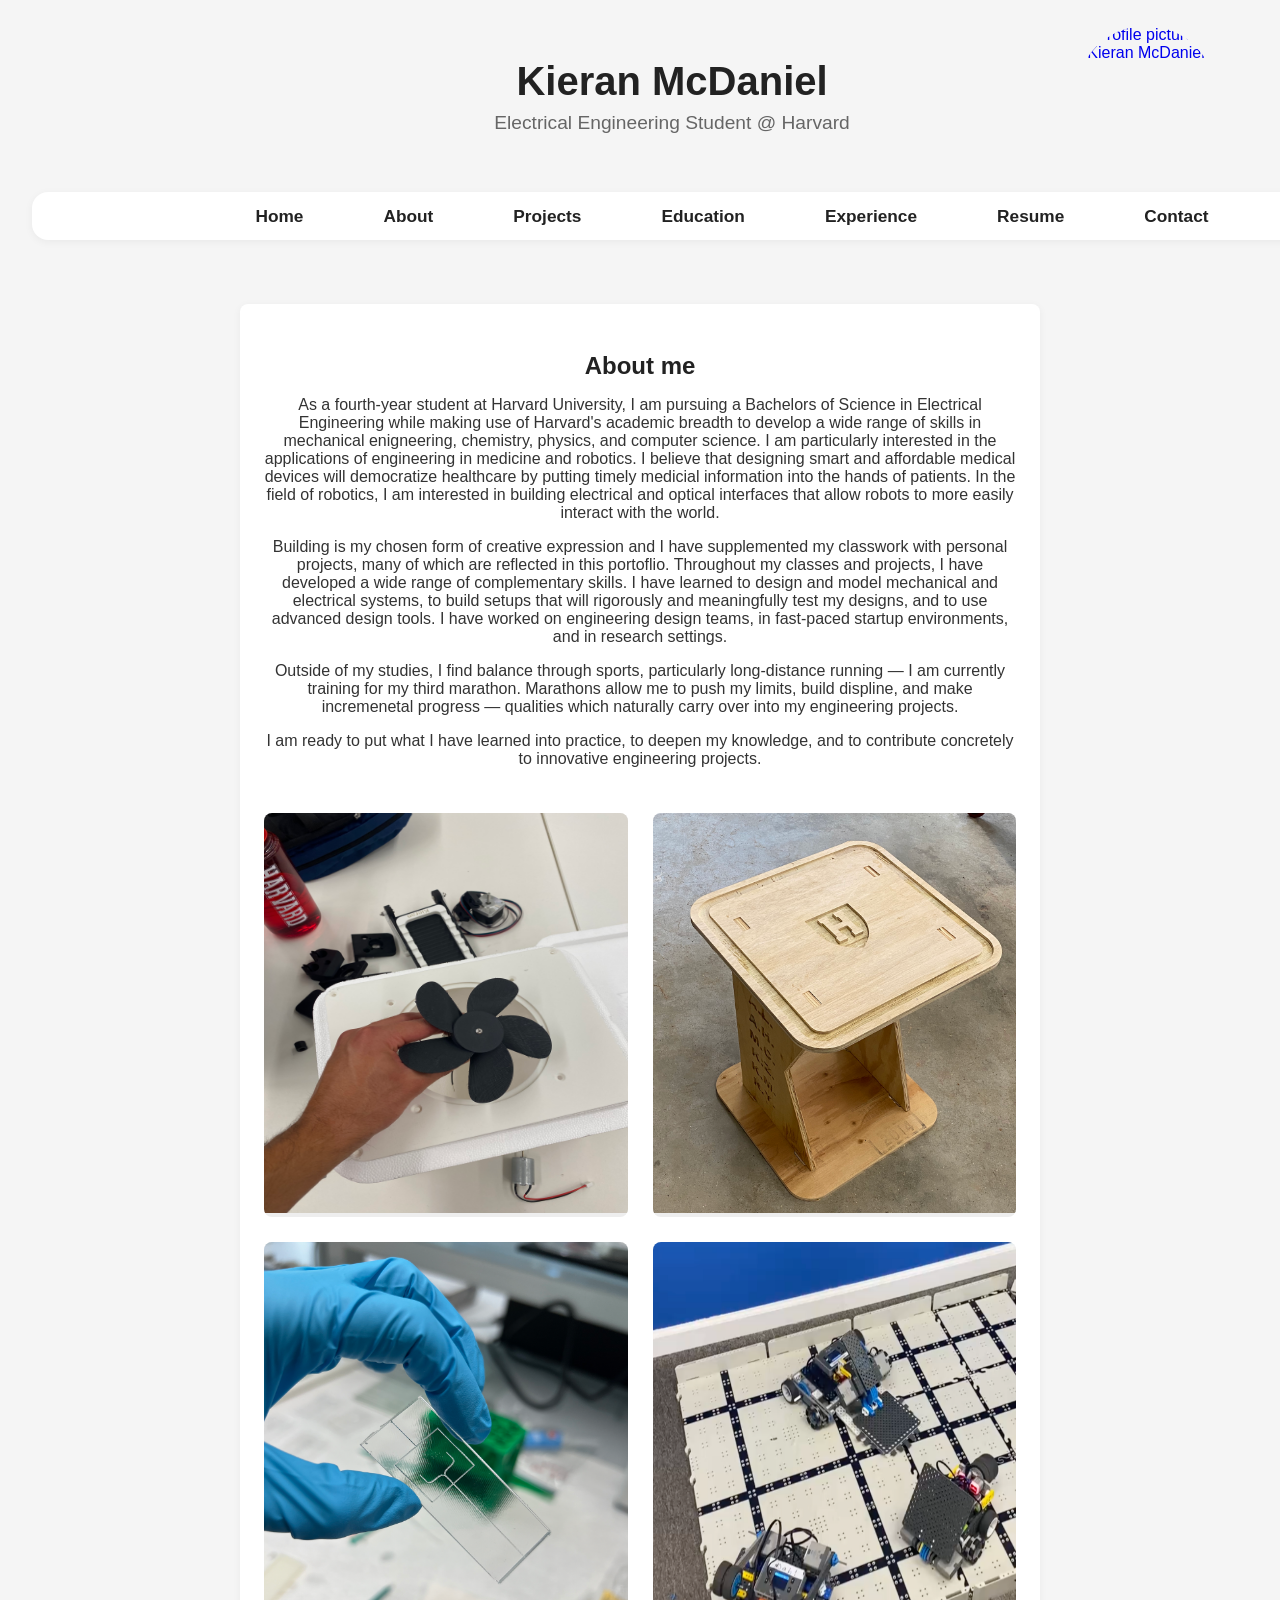
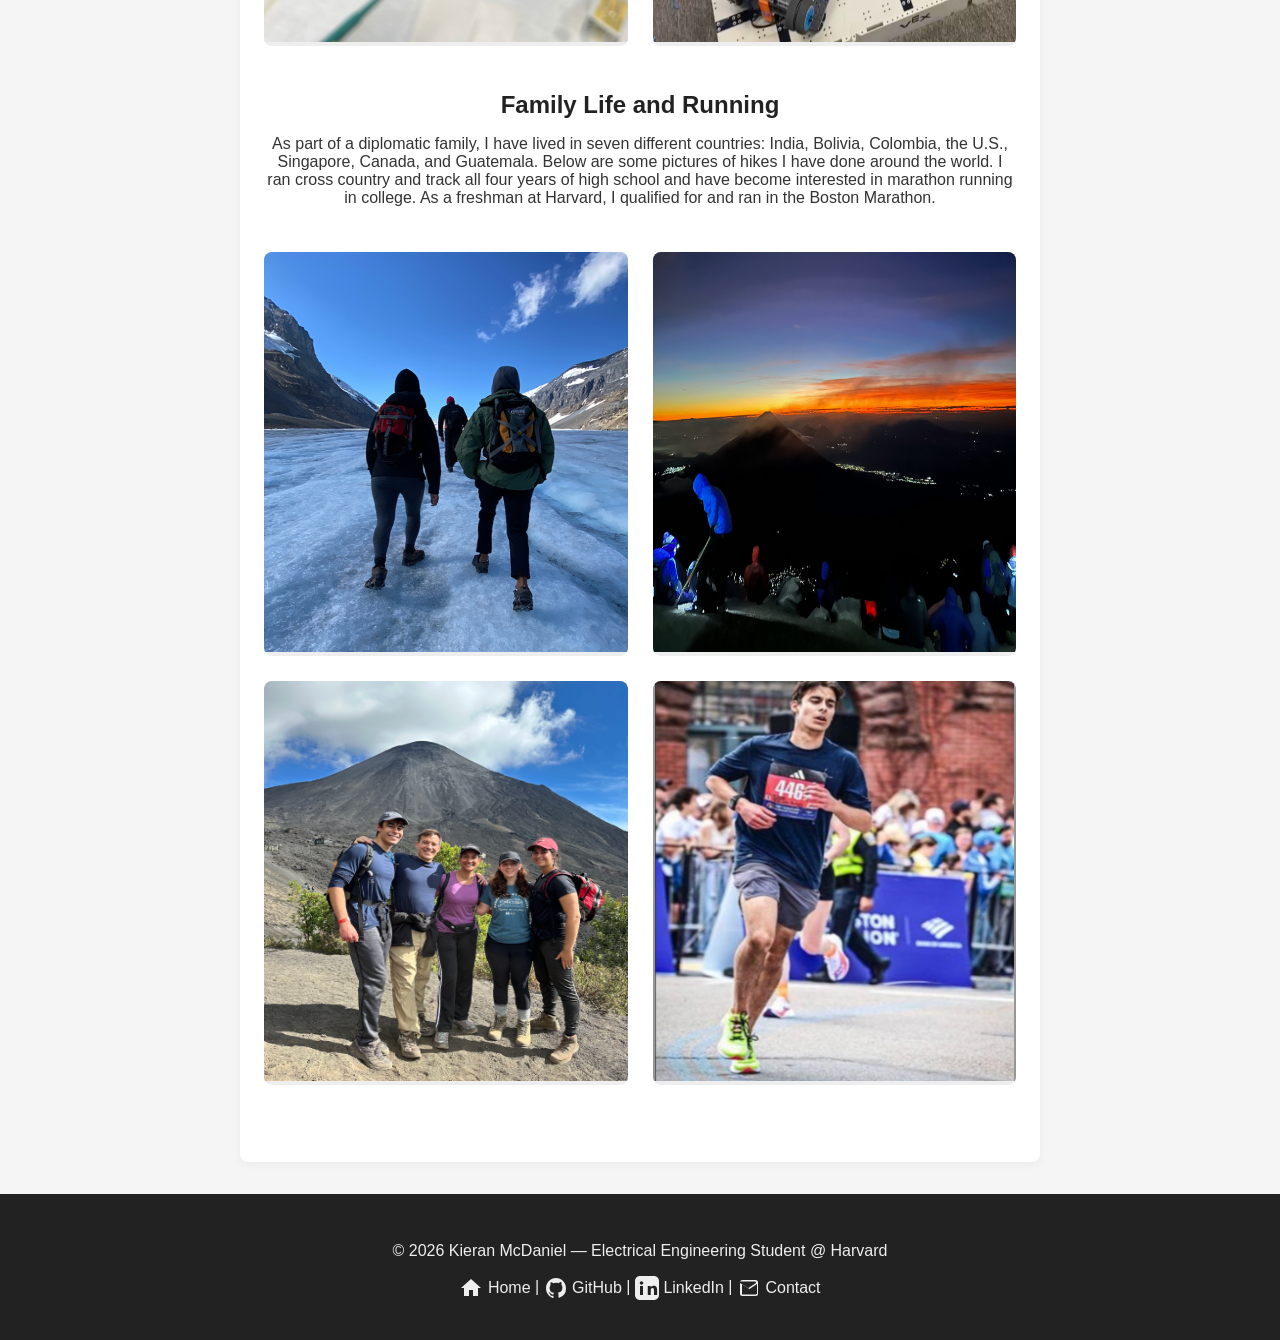
==== commit a7eab725: "Update photo grid with new image source" ====
--- a/about.html
+++ b/about.html
@@ -103,7 +103,7 @@
       As part of a diplomatic family, I have lived in seven different countries: India, Bolivia, Colombia, the U.S., Singapore, Canada, and Guatemala. Below are some pictures of hikes I have done around the world. I ran cross country and track all four years of high school and have become interested in marathon running in college. As a freshman at Harvard, I qualified for and ran in the Boston Marathon. 
     </p>
 
-    <div class="photo-grid"> <div class="photo-card"> <img src="glacier.png" alt="Photo 1"> <div class="photo-caption"> <h3>Athabasca Glacier</h3> <p>Hiking the Athabasca Glacier in Banff National Park with my family.</p> </div> </div> <div class="photo-card"> <img src="summit.png" alt="Photo 2"> <div class="photo-caption"> <h3>Volcano Summit</h3> <p>Sunrise on top of the Acatenango volcano in Guatemala.</p> </div> </div> <div class="photo-card"> <img src="hike.png" alt="Photo 3"> <div class="photo-caption"> <h3>Pacaya Volcano</h3> <p>Me and my family at the Pacaya volcano in Guatemala.</p> </div> </div> <div class="photo-card"> <img src="assets/pictures/boston3.png" alt="Photo 4"> <div class="photo-caption"> <h3>Boston Marathon</h3> <p>Running the Boston Marathon as a freshman at Harvard.</p> </div> </div> </div>
+    <div class="photo-grid"> <div class="photo-card"> <img src="glacier.png" alt="Photo 1"> <div class="photo-caption"> <h3>Athabasca Glacier</h3> <p>Hiking the Athabasca Glacier in Banff National Park with my family.</p> </div> </div> <div class="photo-card"> <img src="summit.png" alt="Photo 2"> <div class="photo-caption"> <h3>Volcano Summit</h3> <p>Sunrise on top of the Acatenango volcano in Guatemala.</p> </div> </div> <div class="photo-card"> <img src="hike.png" alt="Photo 3"> <div class="photo-caption"> <h3>Pacaya Volcano</h3> <p>Me and my family at the Pacaya volcano in Guatemala.</p> </div> </div> <div class="photo-card"> <img src="boston3.png" alt="Photo 4"> <div class="photo-caption"> <h3>Boston Marathon</h3> <p>Running the Boston Marathon as a freshman at Harvard.</p> </div> </div> </div>
 
   </div>
  <footer class="site-footer">
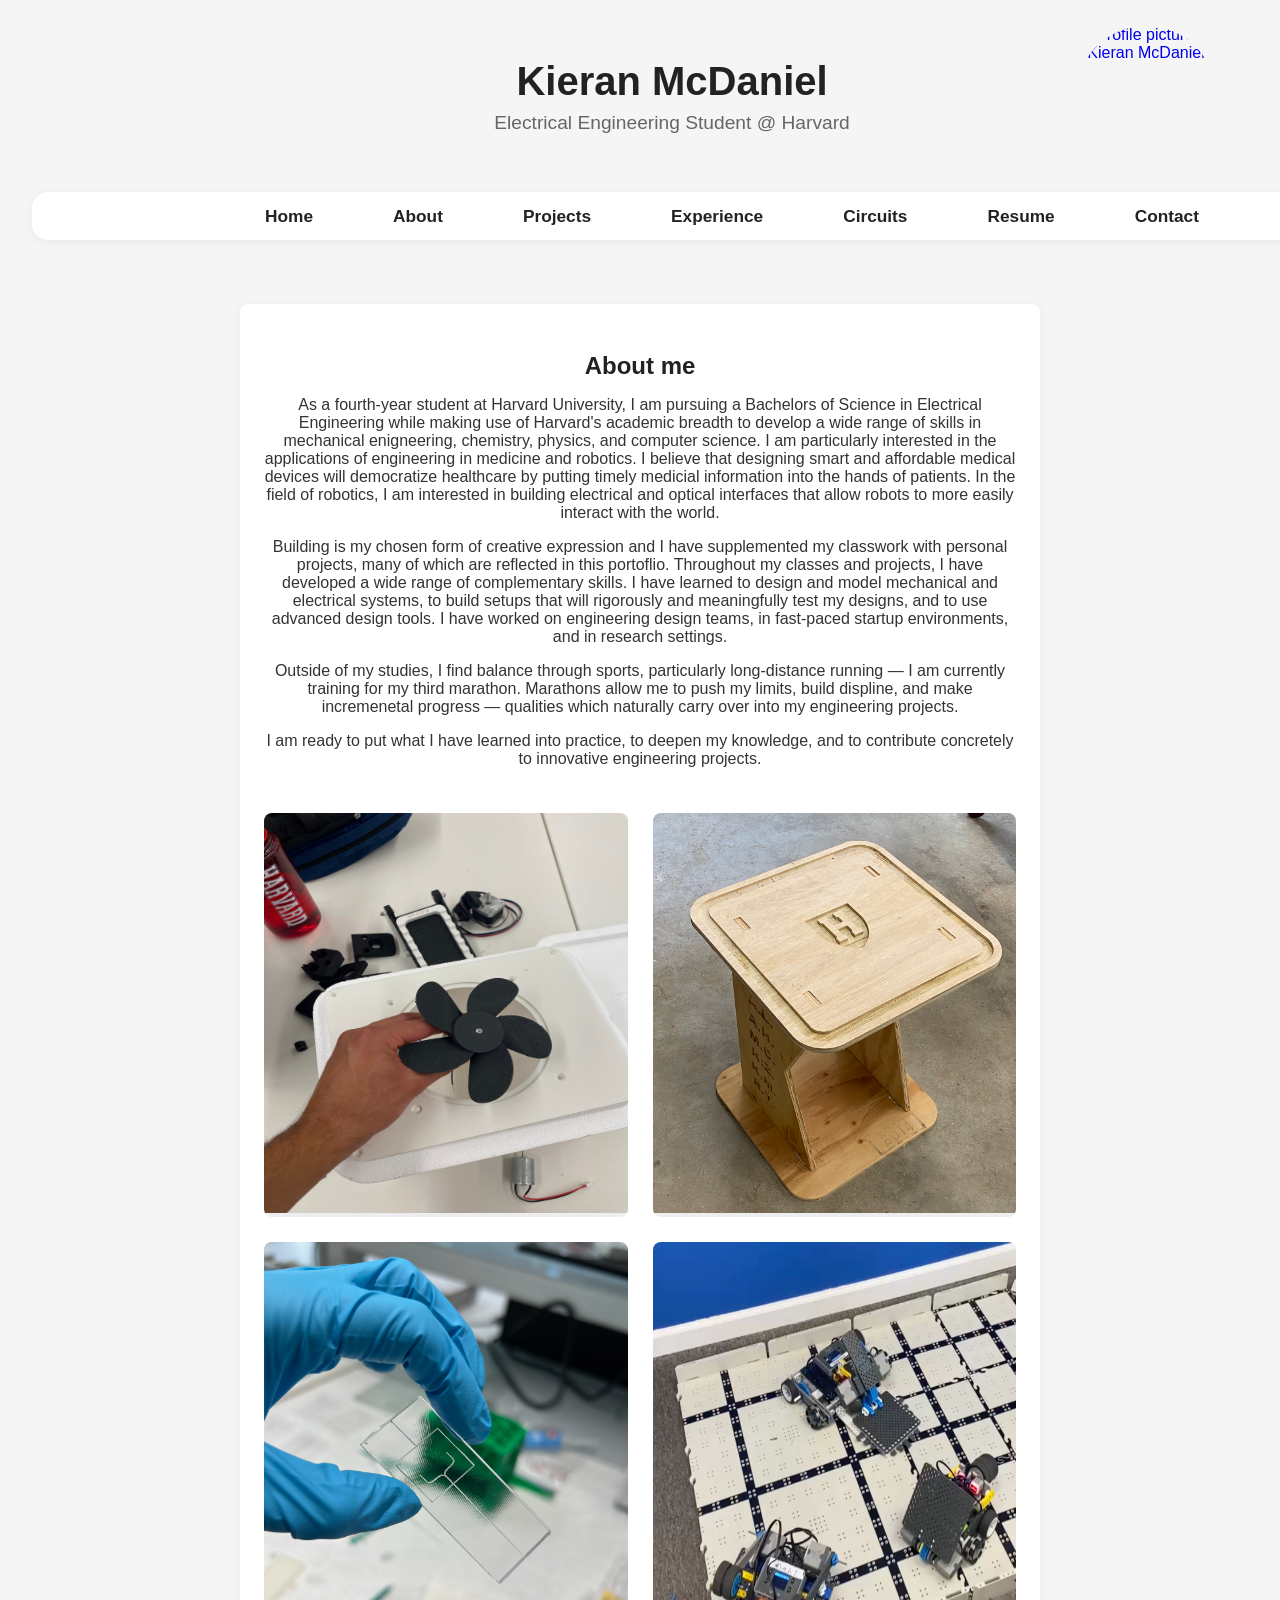
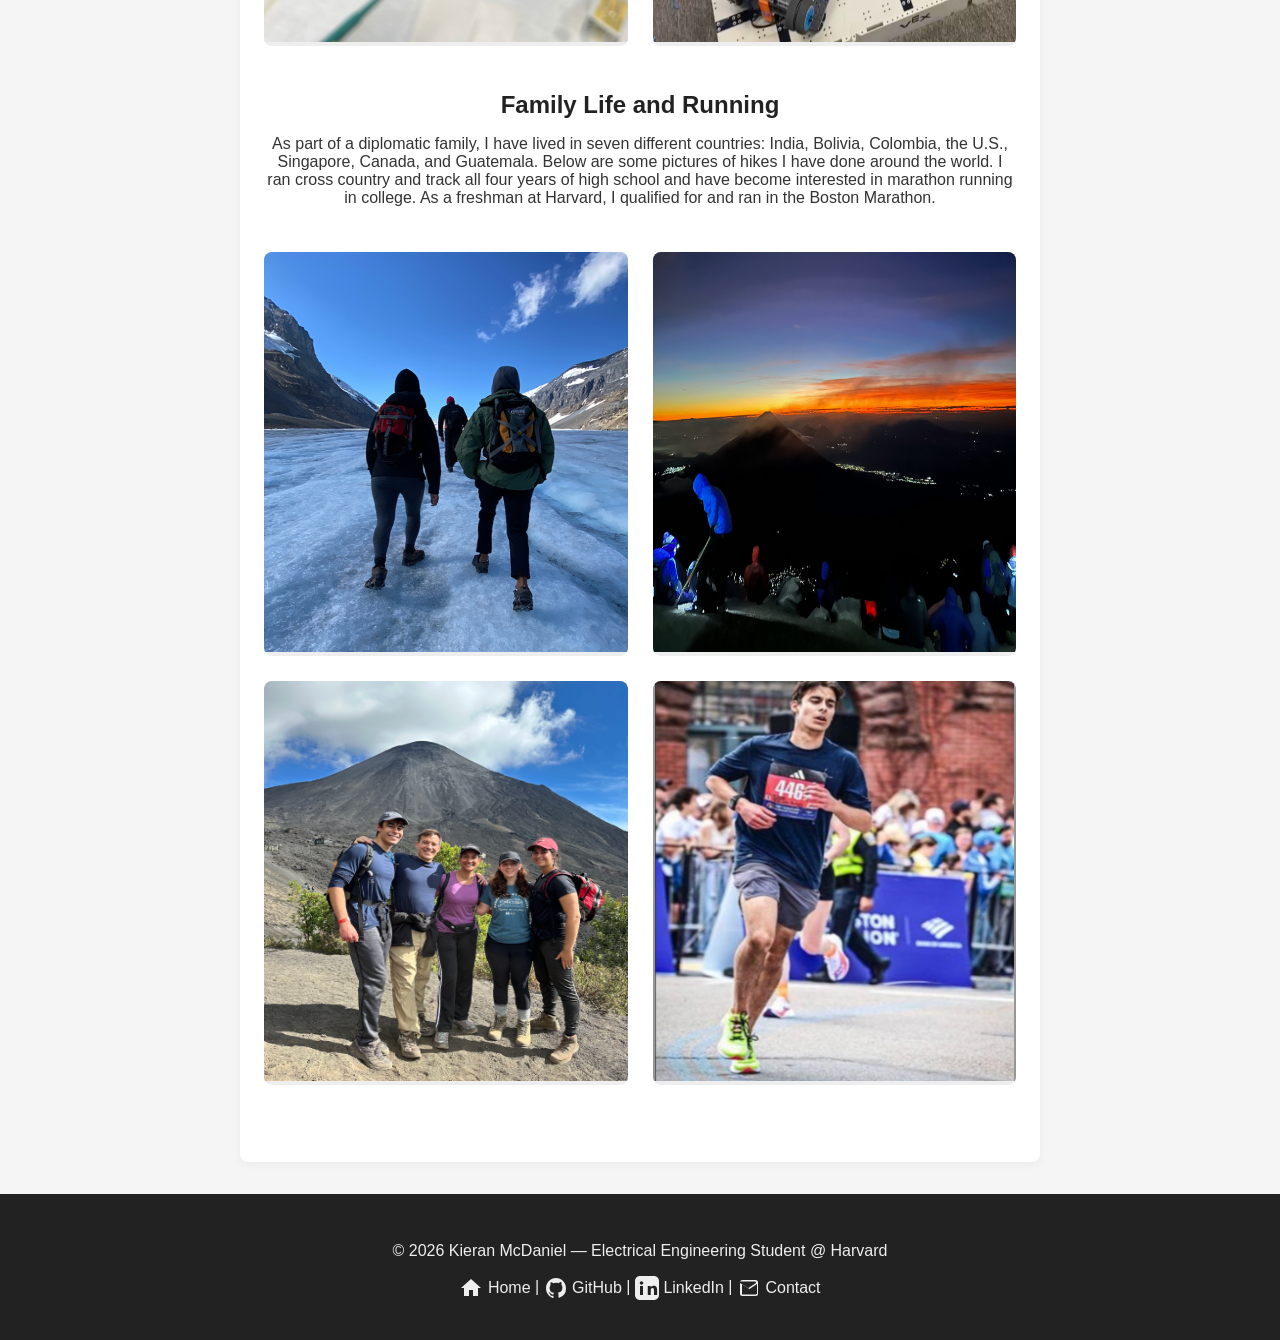
==== commit ecdc419c: "Update about.html" ====
--- a/about.html
+++ b/about.html
@@ -26,8 +26,8 @@
       <li><a href="index.html">Home</a></li>
       <li><a href="about.html">About</a></li>
       <li><a href="projects.html">Projects</a></li>
-      <li><a href="experience.html">Education</a></li>
-      <li><a href="circuits.html">Experience</a></li>
+      <li><a href="experience.html">Experience</a></li>
+      <li><a href="circuits.html">Circuits</a></li>
       <li><a href="resume.html">Resume</a></li>
       <li><a href="contact.html">Contact</a></li>
     </ul>
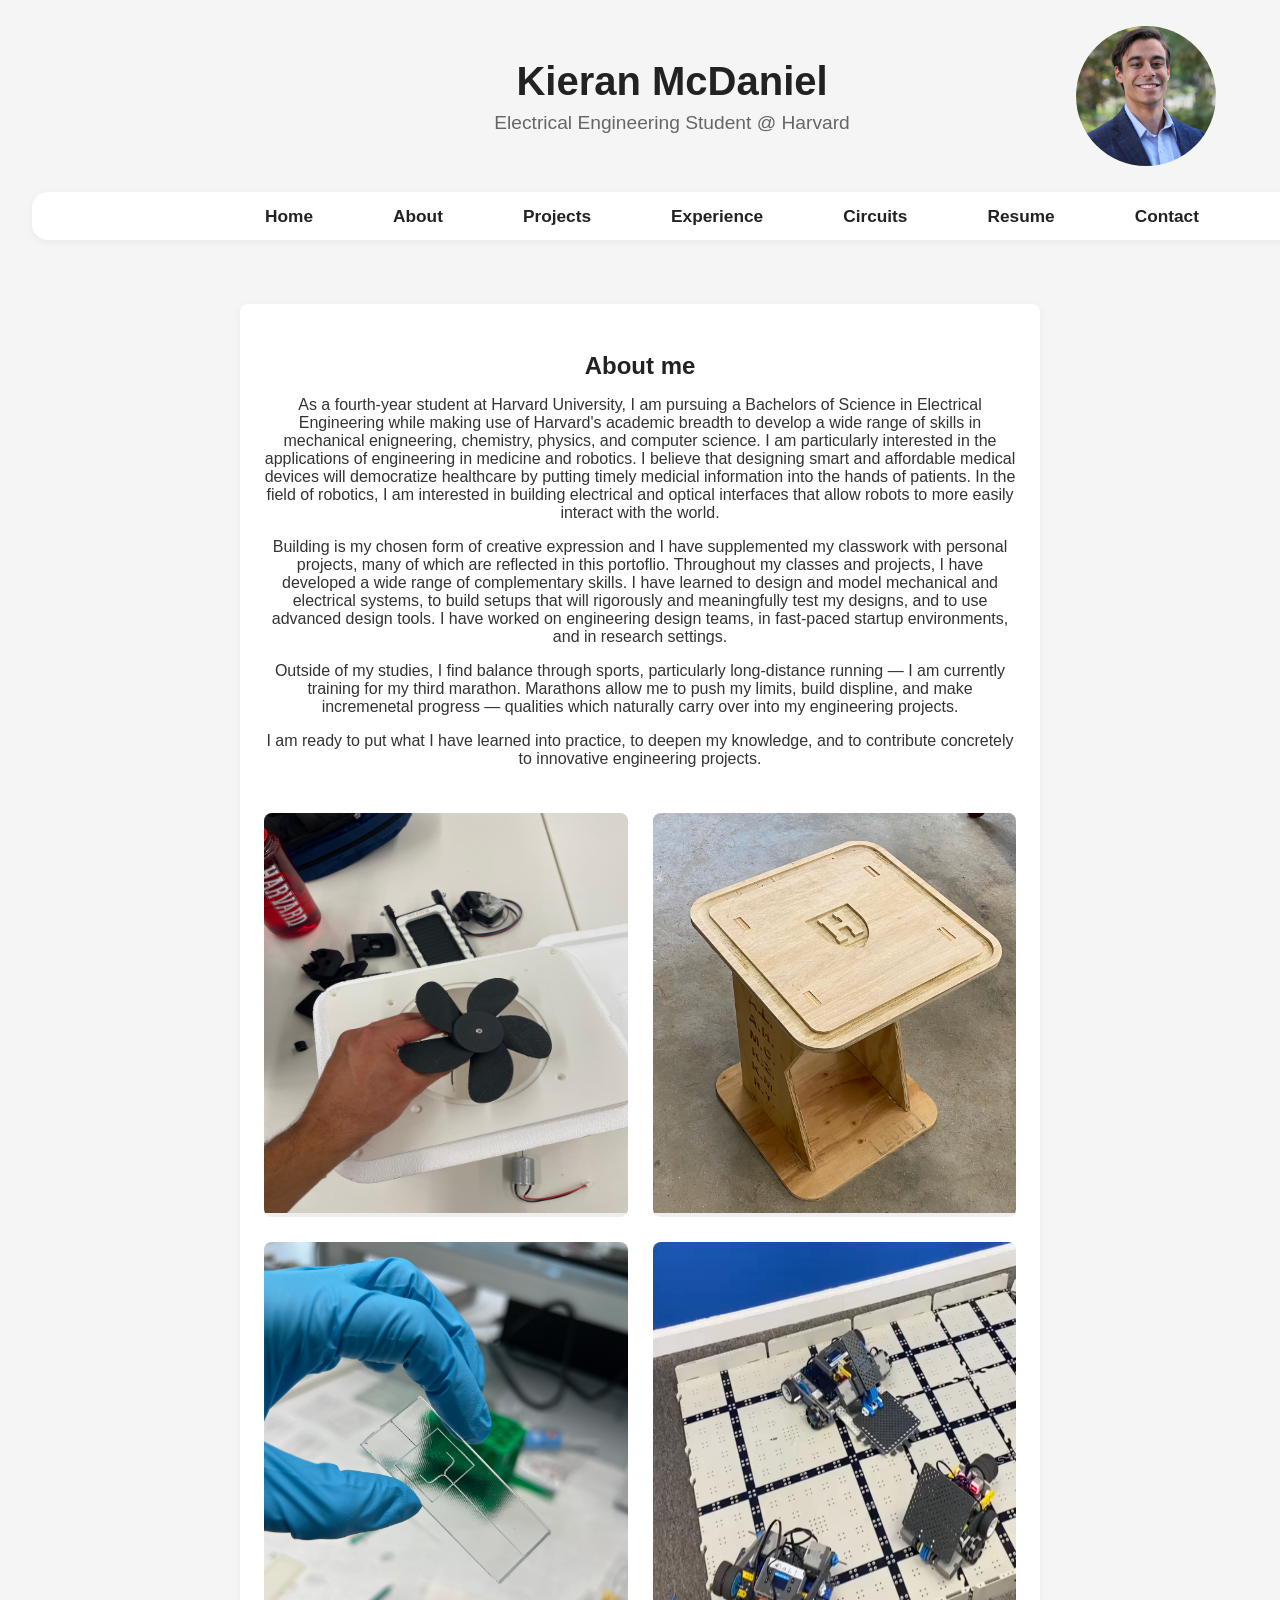
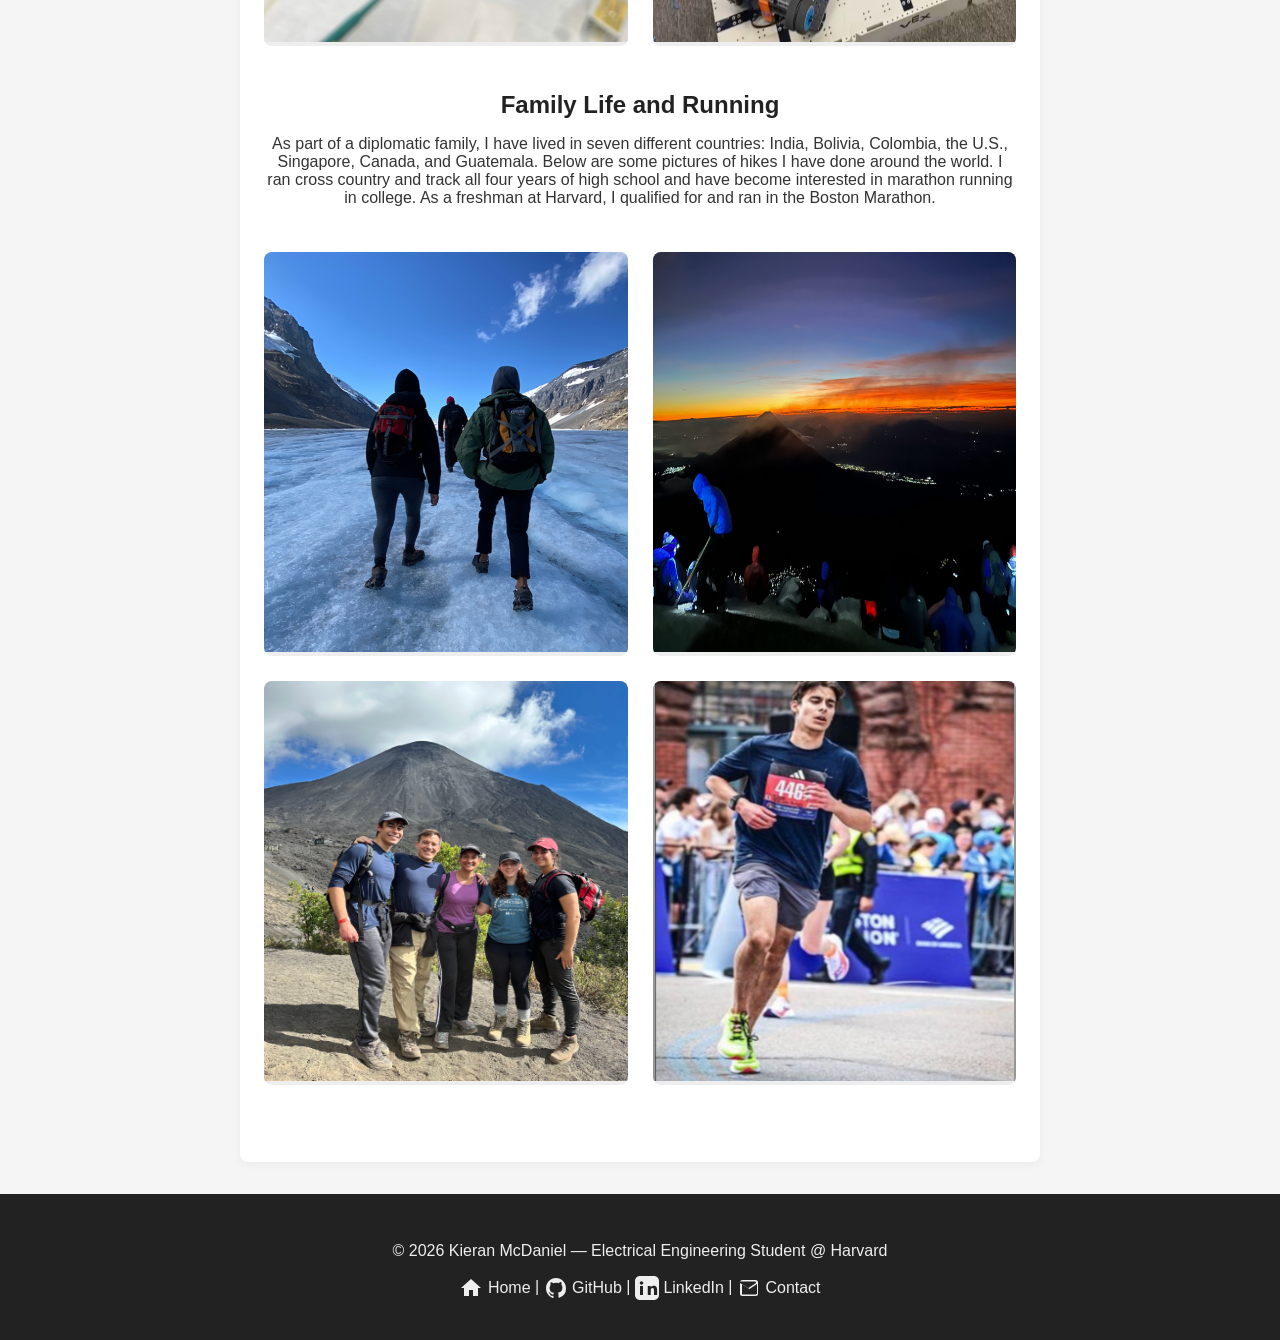
==== commit 825238a3: "Update profile picture source in about.html" ====
--- a/about.html
+++ b/about.html
@@ -13,7 +13,7 @@
       <span class="site-header-subtitle">Electrical Engineering Student @ Harvard</span>
     </div>
     <a href="index.html">
-      <img class="site-header-profile-picture" src="assets/pictures/pp1.png" alt="Profile picture of Kieran McDaniel">
+      <img class="site-header-profile-picture" src="pp1.png" alt="Profile picture of Kieran McDaniel">
     </a>
   </div>
   <nav class="nav-bar">
